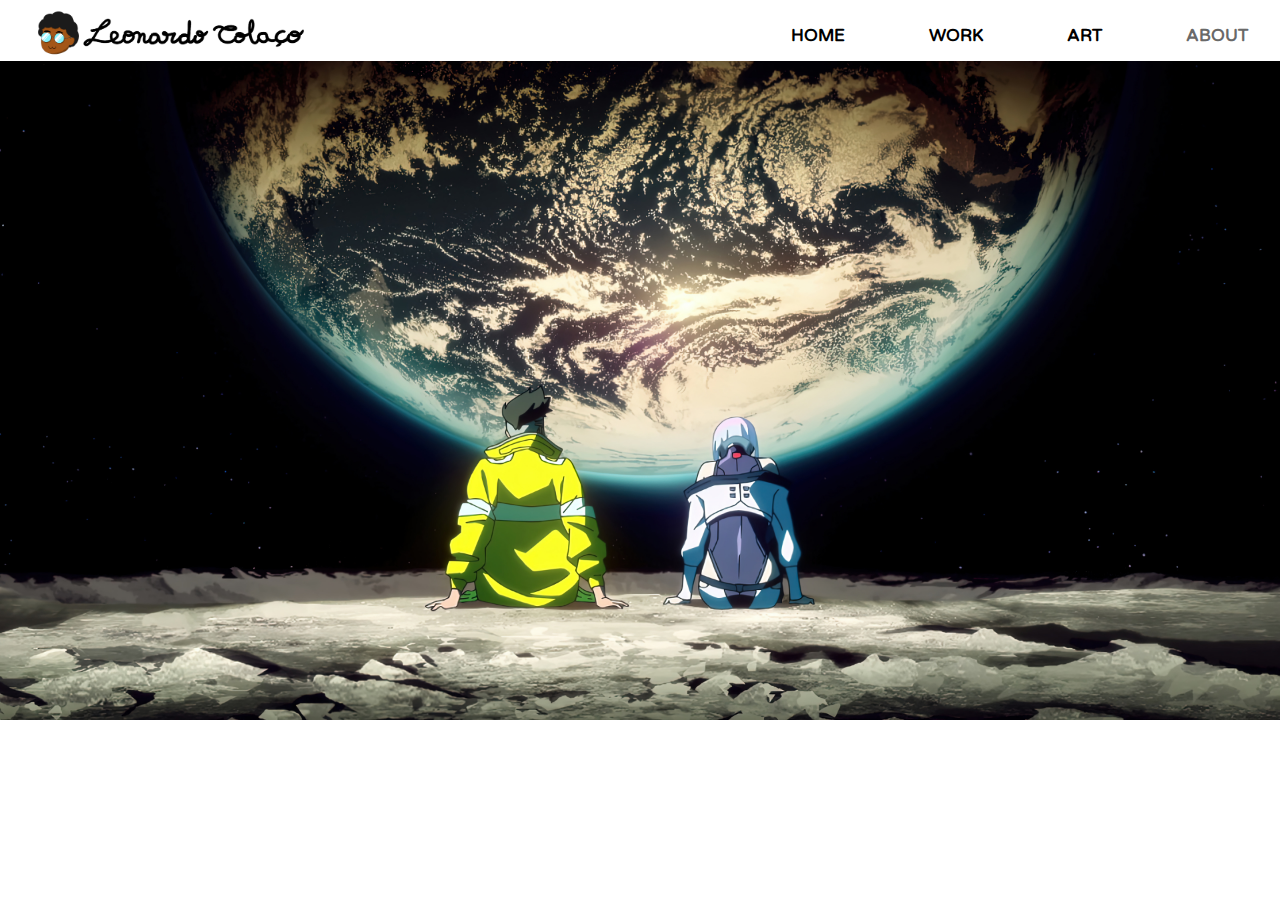
==== html/about.html @ 089faa71 "Add files via upload" ====
<!DOCTYPE html>
<html lang="en">
<head>
    <meta charset="UTF-8">
    <meta http-equiv="X-UA-Compatible" content="IE=edge">
    <meta name="viewport" content="width=device-width, initial-scale=1.0">
    
    <link rel="icon" href="../img/icon.png">
    <title>Leonardo's Portfolio</title>

    <link rel="preconnect" href="https://fonts.googleapis.com">
    <link rel="preconnect" href="https://fonts.gstatic.com" crossorigin>
    <link href="https://fonts.googleapis.com/css2?family=Comfortaa:wght@700&family=Montserrat:wght@900&family=Varela+Round&display=swap" rel="stylesheet">
    <link rel="preconnect" href="https://fonts.googleapis.com"><link rel="preconnect" href="https://fonts.gstatic.com" crossorigin><link href="https://fonts.googleapis.com/css2?family=Inter:wght@900&display=swap" rel="stylesheet">
    
    <style> 
    
    @import url('https://fonts.googleapis.com/css2?family=Comfortaa:wght@700&family=Montserrat:wght@900&family=Varela+Round&display=swap'); 
    @import url('https://fonts.googleapis.com/css2?family=Inter:wght@900&display=swap');
    
    </style>

    

    <link rel="stylesheet" href="../css/about.css">
</head>

<body>

    <header>

        <!-- TOP NAVIGATION BAR -->

        <div class="topnav">

            <!-- AVATAR + NAME -->

            <div class="leo" style="float:left;">

                <a href="index.html">

                <img class="leoAvatar" id="avatar" src="../img/logoChill.png" alt="Avatar">
                <img class="leoActiv" src="../img/logoActiv.png" alt="Avatar">

                </a>
            </div>
            

            <!-- BUTTONS -->

            <nav class="picks">
                <ul>
                    <li><a class="active" href="index.html" id="home-button">Home</a></li>
                    <li><a href="work.html" id="work-button">Work</a></li>
                    <li><a href="art.html" id="art-button">Art</a></li>
                    <li><a href="" id="about-button">About</a></li>
                </ul>
            </nav>

            <!-- BUTTONS END -->

        </div>

        <!-- TOP NAVIGATION BAR END-->

    </header>

    <main>

        <div class="content">

            
        </div>

    </main>

    
</body>

</html>
---- css/about.css ----
body {
    margin: 0;
    background: url(../img/about.jpg);
    background-size: cover;
    background-repeat: no-repeat;
    font-family: 'Comfortaa';
    font-family: 'Montserrat', sans-serif;
    font-family: 'Varela Round', sans-serif;
    font-weight: 700;
    overflow: -moz-hidden-unscrollable;

}

header {
    background: white;
    position: fixed;
    width: 100%;
}

header::after {
    content:'';
    display: table;
    clear: both;

}

.topnav {
    margin: 0 auto;
    width: 95%;
    padding: 10px;
}



/* making the avatar change upon hover */

.leoActiv, .leoAvatar {
    width:275px;
}

.leo img {
    object-fit: cover;
}

.leoActiv{
    display:none;
}

.leo:hover .leoAvatar {
    display:none;
}

.leo:hover .leoActiv {
    display:inline-block;
}

.leo:hover {
    cursor: pointer;
}


/* -------------- NAV SECTION OF TOP BAR ----------------------*/

nav {
    float: right;
}

nav ul {
    margin: 0;
    padding: 0;
    list-style: none;
}

nav li{
    display: inline-block;
    margin-left: 80px;
    padding-top: 15px;

    position: relative;
}

nav ul li a {
    color: black;
    text-decoration: none;
    text-transform: uppercase;
    font-size: 17px;
}

/* the buttons in the nav highlights*/

#home-button:hover {
    color: #007fff;
}
#work-button:hover {
    color: #03ac13;
}
#art-button:hover {
    color: #d10000;
}
#about-button {
    color: rgb(105, 105, 105);
}

nav a:before {
    content: '';
    display: block;
    height: 5px;
    width: 100%;
    background-color: black ;

    position: absolute;
    top: 5px;
    width: 0;
    
    transition: all ease-in-out 250ms;
}

nav a:hover::before {
    width: 100%;
}




/*-------------------------- THE MAIN SECTION ----------------------*/



main .content{
    margin: auto;
    padding: 5%;
}

h1 {
    color:white;
    font-family: 'Comfortaa', cursive;
    font-family: 'Inter', sans-serif;
    font-size: 400%;
    text-shadow: 2px 2px 2px black;
    stroke: black;
}

p {
    font-size: 120%;
}
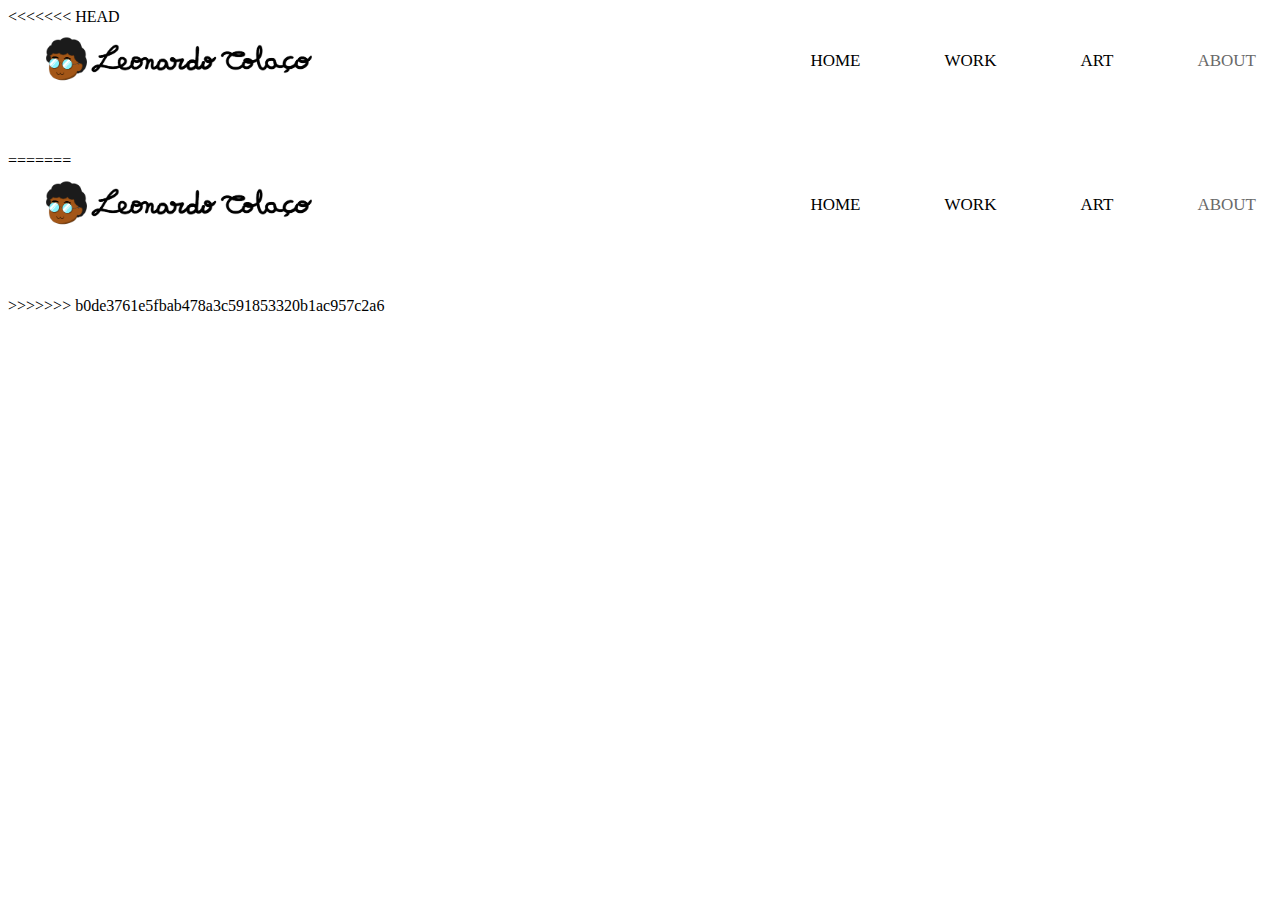
==== commit f1d00f9d: "Merge branch 'main' of https://github.com/LeonardoBloom/portfolio-website" ====
--- a/html/about.html
+++ b/html/about.html
@@ -1,80 +1,162 @@
-<!DOCTYPE html>
-<html lang="en">
-<head>
-    <meta charset="UTF-8">
-    <meta http-equiv="X-UA-Compatible" content="IE=edge">
-    <meta name="viewport" content="width=device-width, initial-scale=1.0">
-    
-    <link rel="icon" href="../img/icon.png">
-    <title>Leonardo's Portfolio</title>
-
-    <link rel="preconnect" href="https://fonts.googleapis.com">
-    <link rel="preconnect" href="https://fonts.gstatic.com" crossorigin>
-    <link href="https://fonts.googleapis.com/css2?family=Comfortaa:wght@700&family=Montserrat:wght@900&family=Varela+Round&display=swap" rel="stylesheet">
-    <link rel="preconnect" href="https://fonts.googleapis.com"><link rel="preconnect" href="https://fonts.gstatic.com" crossorigin><link href="https://fonts.googleapis.com/css2?family=Inter:wght@900&display=swap" rel="stylesheet">
-    
-    <style> 
-    
-    @import url('https://fonts.googleapis.com/css2?family=Comfortaa:wght@700&family=Montserrat:wght@900&family=Varela+Round&display=swap'); 
-    @import url('https://fonts.googleapis.com/css2?family=Inter:wght@900&display=swap');
-    
-    </style>
-
-    
-
-    <link rel="stylesheet" href="../css/about.css">
-</head>
-
-<body>
-
-    <header>
-
-        <!-- TOP NAVIGATION BAR -->
-
-        <div class="topnav">
-
-            <!-- AVATAR + NAME -->
-
-            <div class="leo" style="float:left;">
-
-                <a href="index.html">
-
-                <img class="leoAvatar" id="avatar" src="../img/logoChill.png" alt="Avatar">
-                <img class="leoActiv" src="../img/logoActiv.png" alt="Avatar">
-
-                </a>
-            </div>
-            
-
-            <!-- BUTTONS -->
-
-            <nav class="picks">
-                <ul>
-                    <li><a class="active" href="index.html" id="home-button">Home</a></li>
-                    <li><a href="work.html" id="work-button">Work</a></li>
-                    <li><a href="art.html" id="art-button">Art</a></li>
-                    <li><a href="" id="about-button">About</a></li>
-                </ul>
-            </nav>
-
-            <!-- BUTTONS END -->
-
-        </div>
-
-        <!-- TOP NAVIGATION BAR END-->
-
-    </header>
-
-    <main>
-
-        <div class="content">
-
-            
-        </div>
-
-    </main>
-
-    
-</body>
-
+<<<<<<< HEAD
+<!DOCTYPE html>
+<html lang="en">
+<head>
+    <meta charset="UTF-8">
+    <meta http-equiv="X-UA-Compatible" content="IE=edge">
+    <meta name="viewport" content="width=device-width, initial-scale=1.0">
+    
+    <link rel="icon" href="../img/icon.png">
+    <title>Leonardo's Portfolio</title>
+
+    <link rel="preconnect" href="https://fonts.googleapis.com">
+    <link rel="preconnect" href="https://fonts.gstatic.com" crossorigin>
+    <link href="https://fonts.googleapis.com/css2?family=Comfortaa:wght@700&family=Montserrat:wght@900&family=Varela+Round&display=swap" rel="stylesheet">
+    <link rel="preconnect" href="https://fonts.googleapis.com"><link rel="preconnect" href="https://fonts.gstatic.com" crossorigin><link href="https://fonts.googleapis.com/css2?family=Inter:wght@900&display=swap" rel="stylesheet">
+    
+    <style> 
+    
+    @import url('https://fonts.googleapis.com/css2?family=Comfortaa:wght@700&family=Montserrat:wght@900&family=Varela+Round&display=swap'); 
+    @import url('https://fonts.googleapis.com/css2?family=Inter:wght@900&display=swap');
+    
+    </style>
+
+    
+
+    <link rel="stylesheet" href="../css/about.css">
+</head>
+
+<body>
+
+    <header>
+
+        <!-- TOP NAVIGATION BAR -->
+
+        <div class="topnav">
+
+            <!-- AVATAR + NAME -->
+
+            <div class="leo" style="float:left;">
+
+                <a href="../index.html">
+
+                <img class="leoAvatar" id="avatar" src="../img/logoChill.png" alt="Avatar">
+                <img class="leoActiv" src="../img/logoActiv.png" alt="Avatar">
+
+                </a>
+            </div>
+            
+
+            <!-- BUTTONS -->
+
+            <nav class="picks">
+                <ul>
+                    <li><a class="" href="../index.html" id="home-button">Home</a></li>
+                    <li><a href="work.html" id="work-button">Work</a></li>
+                    <li><a href="art.html" id="art-button">Art</a></li>
+                    <li><a class="active" href="#" id="about-button">About</a></li>
+                </ul>
+            </nav>
+
+            <!-- BUTTONS END -->
+
+        </div>
+
+        <!-- TOP NAVIGATION BAR END-->
+
+    </header>
+
+    <main>
+
+        <div class="content">
+
+            
+        </div>
+
+    </main>
+
+    
+</body>
+
+=======
+<!DOCTYPE html>
+<html lang="en">
+<head>
+    <meta charset="UTF-8">
+    <meta http-equiv="X-UA-Compatible" content="IE=edge">
+    <meta name="viewport" content="width=device-width, initial-scale=1.0">
+    
+    <link rel="icon" href="../img/icon.png">
+    <title>Leonardo's Portfolio</title>
+
+    <link rel="preconnect" href="https://fonts.googleapis.com">
+    <link rel="preconnect" href="https://fonts.gstatic.com" crossorigin>
+    <link href="https://fonts.googleapis.com/css2?family=Comfortaa:wght@700&family=Montserrat:wght@900&family=Varela+Round&display=swap" rel="stylesheet">
+    <link rel="preconnect" href="https://fonts.googleapis.com"><link rel="preconnect" href="https://fonts.gstatic.com" crossorigin><link href="https://fonts.googleapis.com/css2?family=Inter:wght@900&display=swap" rel="stylesheet">
+    
+    <style> 
+    
+    @import url('https://fonts.googleapis.com/css2?family=Comfortaa:wght@700&family=Montserrat:wght@900&family=Varela+Round&display=swap'); 
+    @import url('https://fonts.googleapis.com/css2?family=Inter:wght@900&display=swap');
+    
+    </style>
+
+    
+
+    <link rel="stylesheet" href="../css/about.css">
+</head>
+
+<body>
+
+    <header>
+
+        <!-- TOP NAVIGATION BAR -->
+
+        <div class="topnav">
+
+            <!-- AVATAR + NAME -->
+
+            <div class="leo" style="float:left;">
+
+                <a href="../index.html">
+
+                <img class="leoAvatar" id="avatar" src="../img/logoChill.png" alt="Avatar">
+                <img class="leoActiv" src="../img/logoActiv.png" alt="Avatar">
+
+                </a>
+            </div>
+            
+
+            <!-- BUTTONS -->
+
+            <nav class="picks">
+                <ul>
+                    <li><a class="" href="../index.html" id="home-button">Home</a></li>
+                    <li><a href="work.html" id="work-button">Work</a></li>
+                    <li><a href="art.html" id="art-button">Art</a></li>
+                    <li><a class="active" href="#" id="about-button">About</a></li>
+                </ul>
+            </nav>
+
+            <!-- BUTTONS END -->
+
+        </div>
+
+        <!-- TOP NAVIGATION BAR END-->
+
+    </header>
+
+    <main>
+
+        <div class="content">
+
+            
+        </div>
+
+    </main>
+
+    
+</body>
+
+>>>>>>> b0de3761e5fbab478a3c591853320b1ac957c2a6
 </html>--- a/css/about.css
+++ b/css/about.css
@@ -1,145 +1,292 @@
-body {
-    margin: 0;
-    background: url(../img/about.jpg);
-    background-size: cover;
-    background-repeat: no-repeat;
-    font-family: 'Comfortaa';
-    font-family: 'Montserrat', sans-serif;
-    font-family: 'Varela Round', sans-serif;
-    font-weight: 700;
-    overflow: -moz-hidden-unscrollable;
-
-}
-
-header {
-    background: white;
-    position: fixed;
-    width: 100%;
-}
-
-header::after {
-    content:'';
-    display: table;
-    clear: both;
-
-}
-
-.topnav {
-    margin: 0 auto;
-    width: 95%;
-    padding: 10px;
-}
-
-
-
-/* making the avatar change upon hover */
-
-.leoActiv, .leoAvatar {
-    width:275px;
-}
-
-.leo img {
-    object-fit: cover;
-}
-
-.leoActiv{
-    display:none;
-}
-
-.leo:hover .leoAvatar {
-    display:none;
-}
-
-.leo:hover .leoActiv {
-    display:inline-block;
-}
-
-.leo:hover {
-    cursor: pointer;
-}
-
-
-/* -------------- NAV SECTION OF TOP BAR ----------------------*/
-
-nav {
-    float: right;
-}
-
-nav ul {
-    margin: 0;
-    padding: 0;
-    list-style: none;
-}
-
-nav li{
-    display: inline-block;
-    margin-left: 80px;
-    padding-top: 15px;
-
-    position: relative;
-}
-
-nav ul li a {
-    color: black;
-    text-decoration: none;
-    text-transform: uppercase;
-    font-size: 17px;
-}
-
-/* the buttons in the nav highlights*/
-
-#home-button:hover {
-    color: #007fff;
-}
-#work-button:hover {
-    color: #03ac13;
-}
-#art-button:hover {
-    color: #d10000;
-}
-#about-button {
-    color: rgb(105, 105, 105);
-}
-
-nav a:before {
-    content: '';
-    display: block;
-    height: 5px;
-    width: 100%;
-    background-color: black ;
-
-    position: absolute;
-    top: 5px;
-    width: 0;
-    
-    transition: all ease-in-out 250ms;
-}
-
-nav a:hover::before {
-    width: 100%;
-}
-
-
-
-
-/*-------------------------- THE MAIN SECTION ----------------------*/
-
-
-
-main .content{
-    margin: auto;
-    padding: 5%;
-}
-
-h1 {
-    color:white;
-    font-family: 'Comfortaa', cursive;
-    font-family: 'Inter', sans-serif;
-    font-size: 400%;
-    text-shadow: 2px 2px 2px black;
-    stroke: black;
-}
-
-p {
-    font-size: 120%;
+<<<<<<< HEAD
+body {
+    margin: 0;
+    background: url(../img/about.jpg);
+    background-size: cover;
+    background-repeat: no-repeat;
+    font-family: 'Comfortaa';
+    font-family: 'Montserrat', sans-serif;
+    font-family: 'Varela Round', sans-serif;
+    font-weight: 700;
+    overflow: -moz-hidden-unscrollable;
+
+}
+
+header {
+    background: white;
+    position: fixed;
+    width: 100%;
+}
+
+header::after {
+    content:'';
+    display: table;
+    clear: both;
+
+}
+
+.topnav {
+    margin: 0 auto;
+    width: 95%;
+    padding: 10px;
+}
+
+
+
+/* making the avatar change upon hover */
+
+.leoActiv, .leoAvatar {
+    width:275px;
+}
+
+.leo img {
+    object-fit: cover;
+}
+
+.leoActiv{
+    display:none;
+}
+
+.leo:hover .leoAvatar {
+    display:none;
+}
+
+.leo:hover .leoActiv {
+    display:inline-block;
+}
+
+.leo:hover {
+    cursor: pointer;
+}
+
+
+/* -------------- NAV SECTION OF TOP BAR ----------------------*/
+
+nav {
+    float: right;
+}
+
+nav ul {
+    margin: 0;
+    padding: 0;
+    list-style: none;
+}
+
+nav li{
+    display: inline-block;
+    margin-left: 80px;
+    padding-top: 15px;
+
+    position: relative;
+}
+
+nav ul li a {
+    color: black;
+    text-decoration: none;
+    text-transform: uppercase;
+    font-size: 17px;
+}
+
+/* the buttons in the nav highlights*/
+
+#home-button:hover {
+    color: #007fff;
+}
+#work-button:hover {
+    color: #03ac13;
+}
+#art-button:hover {
+    color: #d10000;
+}
+#about-button {
+    color: rgb(105, 105, 105);
+}
+
+nav a:before {
+    content: '';
+    display: block;
+    height: 5px;
+    width: 100%;
+    background-color: black ;
+
+    position: absolute;
+    top: 5px;
+    width: 0;
+    
+    transition: all ease-in-out 250ms;
+}
+
+nav a:hover::before {
+    width: 100%;
+}
+
+
+
+
+/*-------------------------- THE MAIN SECTION ----------------------*/
+
+
+
+main .content{
+    margin: auto;
+    padding: 5%;
+}
+
+h1 {
+    color:white;
+    font-family: 'Comfortaa', cursive;
+    font-family: 'Inter', sans-serif;
+    font-size: 400%;
+    text-shadow: 2px 2px 2px black;
+    stroke: black;
+}
+
+p {
+    font-size: 120%;
+=======
+body {
+    margin: 0;
+    background: url(../img/about.jpg);
+    background-size: cover;
+    background-repeat: no-repeat;
+    font-family: 'Comfortaa';
+    font-family: 'Montserrat', sans-serif;
+    font-family: 'Varela Round', sans-serif;
+    font-weight: 700;
+    overflow: -moz-hidden-unscrollable;
+
+}
+
+header {
+    background: white;
+    position: fixed;
+    width: 100%;
+}
+
+header::after {
+    content:'';
+    display: table;
+    clear: both;
+
+}
+
+.topnav {
+    margin: 0 auto;
+    width: 95%;
+    padding: 10px;
+}
+
+
+
+/* making the avatar change upon hover */
+
+.leoActiv, .leoAvatar {
+    width:275px;
+}
+
+.leo img {
+    object-fit: cover;
+}
+
+.leoActiv{
+    display:none;
+}
+
+.leo:hover .leoAvatar {
+    display:none;
+}
+
+.leo:hover .leoActiv {
+    display:inline-block;
+}
+
+.leo:hover {
+    cursor: pointer;
+}
+
+
+/* -------------- NAV SECTION OF TOP BAR ----------------------*/
+
+nav {
+    float: right;
+}
+
+nav ul {
+    margin: 0;
+    padding: 0;
+    list-style: none;
+}
+
+nav li{
+    display: inline-block;
+    margin-left: 80px;
+    padding-top: 15px;
+
+    position: relative;
+}
+
+nav ul li a {
+    color: black;
+    text-decoration: none;
+    text-transform: uppercase;
+    font-size: 17px;
+}
+
+/* the buttons in the nav highlights*/
+
+#home-button:hover {
+    color: #007fff;
+}
+#work-button:hover {
+    color: #03ac13;
+}
+#art-button:hover {
+    color: #d10000;
+}
+#about-button {
+    color: rgb(105, 105, 105);
+}
+
+nav a:before {
+    content: '';
+    display: block;
+    height: 5px;
+    width: 100%;
+    background-color: black ;
+
+    position: absolute;
+    top: 5px;
+    width: 0;
+    
+    transition: all ease-in-out 250ms;
+}
+
+nav a:hover::before {
+    width: 100%;
+}
+
+
+
+
+/*-------------------------- THE MAIN SECTION ----------------------*/
+
+
+
+main .content{
+    margin: auto;
+    padding: 5%;
+}
+
+h1 {
+    color:white;
+    font-family: 'Comfortaa', cursive;
+    font-family: 'Inter', sans-serif;
+    font-size: 400%;
+    text-shadow: 2px 2px 2px black;
+    stroke: black;
+}
+
+p {
+    font-size: 120%;
+>>>>>>> b0de3761e5fbab478a3c591853320b1ac957c2a6
 }--- a/css/about.css
+++ b/css/about.css
@@ -1,145 +1,292 @@
-body {
-    margin: 0;
-    background: url(../img/about.jpg);
-    background-size: cover;
-    background-repeat: no-repeat;
-    font-family: 'Comfortaa';
-    font-family: 'Montserrat', sans-serif;
-    font-family: 'Varela Round', sans-serif;
-    font-weight: 700;
-    overflow: -moz-hidden-unscrollable;
-
-}
-
-header {
-    background: white;
-    position: fixed;
-    width: 100%;
-}
-
-header::after {
-    content:'';
-    display: table;
-    clear: both;
-
-}
-
-.topnav {
-    margin: 0 auto;
-    width: 95%;
-    padding: 10px;
-}
-
-
-
-/* making the avatar change upon hover */
-
-.leoActiv, .leoAvatar {
-    width:275px;
-}
-
-.leo img {
-    object-fit: cover;
-}
-
-.leoActiv{
-    display:none;
-}
-
-.leo:hover .leoAvatar {
-    display:none;
-}
-
-.leo:hover .leoActiv {
-    display:inline-block;
-}
-
-.leo:hover {
-    cursor: pointer;
-}
-
-
-/* -------------- NAV SECTION OF TOP BAR ----------------------*/
-
-nav {
-    float: right;
-}
-
-nav ul {
-    margin: 0;
-    padding: 0;
-    list-style: none;
-}
-
-nav li{
-    display: inline-block;
-    margin-left: 80px;
-    padding-top: 15px;
-
-    position: relative;
-}
-
-nav ul li a {
-    color: black;
-    text-decoration: none;
-    text-transform: uppercase;
-    font-size: 17px;
-}
-
-/* the buttons in the nav highlights*/
-
-#home-button:hover {
-    color: #007fff;
-}
-#work-button:hover {
-    color: #03ac13;
-}
-#art-button:hover {
-    color: #d10000;
-}
-#about-button {
-    color: rgb(105, 105, 105);
-}
-
-nav a:before {
-    content: '';
-    display: block;
-    height: 5px;
-    width: 100%;
-    background-color: black ;
-
-    position: absolute;
-    top: 5px;
-    width: 0;
-    
-    transition: all ease-in-out 250ms;
-}
-
-nav a:hover::before {
-    width: 100%;
-}
-
-
-
-
-/*-------------------------- THE MAIN SECTION ----------------------*/
-
-
-
-main .content{
-    margin: auto;
-    padding: 5%;
-}
-
-h1 {
-    color:white;
-    font-family: 'Comfortaa', cursive;
-    font-family: 'Inter', sans-serif;
-    font-size: 400%;
-    text-shadow: 2px 2px 2px black;
-    stroke: black;
-}
-
-p {
-    font-size: 120%;
+<<<<<<< HEAD
+body {
+    margin: 0;
+    background: url(../img/about.jpg);
+    background-size: cover;
+    background-repeat: no-repeat;
+    font-family: 'Comfortaa';
+    font-family: 'Montserrat', sans-serif;
+    font-family: 'Varela Round', sans-serif;
+    font-weight: 700;
+    overflow: -moz-hidden-unscrollable;
+
+}
+
+header {
+    background: white;
+    position: fixed;
+    width: 100%;
+}
+
+header::after {
+    content:'';
+    display: table;
+    clear: both;
+
+}
+
+.topnav {
+    margin: 0 auto;
+    width: 95%;
+    padding: 10px;
+}
+
+
+
+/* making the avatar change upon hover */
+
+.leoActiv, .leoAvatar {
+    width:275px;
+}
+
+.leo img {
+    object-fit: cover;
+}
+
+.leoActiv{
+    display:none;
+}
+
+.leo:hover .leoAvatar {
+    display:none;
+}
+
+.leo:hover .leoActiv {
+    display:inline-block;
+}
+
+.leo:hover {
+    cursor: pointer;
+}
+
+
+/* -------------- NAV SECTION OF TOP BAR ----------------------*/
+
+nav {
+    float: right;
+}
+
+nav ul {
+    margin: 0;
+    padding: 0;
+    list-style: none;
+}
+
+nav li{
+    display: inline-block;
+    margin-left: 80px;
+    padding-top: 15px;
+
+    position: relative;
+}
+
+nav ul li a {
+    color: black;
+    text-decoration: none;
+    text-transform: uppercase;
+    font-size: 17px;
+}
+
+/* the buttons in the nav highlights*/
+
+#home-button:hover {
+    color: #007fff;
+}
+#work-button:hover {
+    color: #03ac13;
+}
+#art-button:hover {
+    color: #d10000;
+}
+#about-button {
+    color: rgb(105, 105, 105);
+}
+
+nav a:before {
+    content: '';
+    display: block;
+    height: 5px;
+    width: 100%;
+    background-color: black ;
+
+    position: absolute;
+    top: 5px;
+    width: 0;
+    
+    transition: all ease-in-out 250ms;
+}
+
+nav a:hover::before {
+    width: 100%;
+}
+
+
+
+
+/*-------------------------- THE MAIN SECTION ----------------------*/
+
+
+
+main .content{
+    margin: auto;
+    padding: 5%;
+}
+
+h1 {
+    color:white;
+    font-family: 'Comfortaa', cursive;
+    font-family: 'Inter', sans-serif;
+    font-size: 400%;
+    text-shadow: 2px 2px 2px black;
+    stroke: black;
+}
+
+p {
+    font-size: 120%;
+=======
+body {
+    margin: 0;
+    background: url(../img/about.jpg);
+    background-size: cover;
+    background-repeat: no-repeat;
+    font-family: 'Comfortaa';
+    font-family: 'Montserrat', sans-serif;
+    font-family: 'Varela Round', sans-serif;
+    font-weight: 700;
+    overflow: -moz-hidden-unscrollable;
+
+}
+
+header {
+    background: white;
+    position: fixed;
+    width: 100%;
+}
+
+header::after {
+    content:'';
+    display: table;
+    clear: both;
+
+}
+
+.topnav {
+    margin: 0 auto;
+    width: 95%;
+    padding: 10px;
+}
+
+
+
+/* making the avatar change upon hover */
+
+.leoActiv, .leoAvatar {
+    width:275px;
+}
+
+.leo img {
+    object-fit: cover;
+}
+
+.leoActiv{
+    display:none;
+}
+
+.leo:hover .leoAvatar {
+    display:none;
+}
+
+.leo:hover .leoActiv {
+    display:inline-block;
+}
+
+.leo:hover {
+    cursor: pointer;
+}
+
+
+/* -------------- NAV SECTION OF TOP BAR ----------------------*/
+
+nav {
+    float: right;
+}
+
+nav ul {
+    margin: 0;
+    padding: 0;
+    list-style: none;
+}
+
+nav li{
+    display: inline-block;
+    margin-left: 80px;
+    padding-top: 15px;
+
+    position: relative;
+}
+
+nav ul li a {
+    color: black;
+    text-decoration: none;
+    text-transform: uppercase;
+    font-size: 17px;
+}
+
+/* the buttons in the nav highlights*/
+
+#home-button:hover {
+    color: #007fff;
+}
+#work-button:hover {
+    color: #03ac13;
+}
+#art-button:hover {
+    color: #d10000;
+}
+#about-button {
+    color: rgb(105, 105, 105);
+}
+
+nav a:before {
+    content: '';
+    display: block;
+    height: 5px;
+    width: 100%;
+    background-color: black ;
+
+    position: absolute;
+    top: 5px;
+    width: 0;
+    
+    transition: all ease-in-out 250ms;
+}
+
+nav a:hover::before {
+    width: 100%;
+}
+
+
+
+
+/*-------------------------- THE MAIN SECTION ----------------------*/
+
+
+
+main .content{
+    margin: auto;
+    padding: 5%;
+}
+
+h1 {
+    color:white;
+    font-family: 'Comfortaa', cursive;
+    font-family: 'Inter', sans-serif;
+    font-size: 400%;
+    text-shadow: 2px 2px 2px black;
+    stroke: black;
+}
+
+p {
+    font-size: 120%;
+>>>>>>> b0de3761e5fbab478a3c591853320b1ac957c2a6
 }